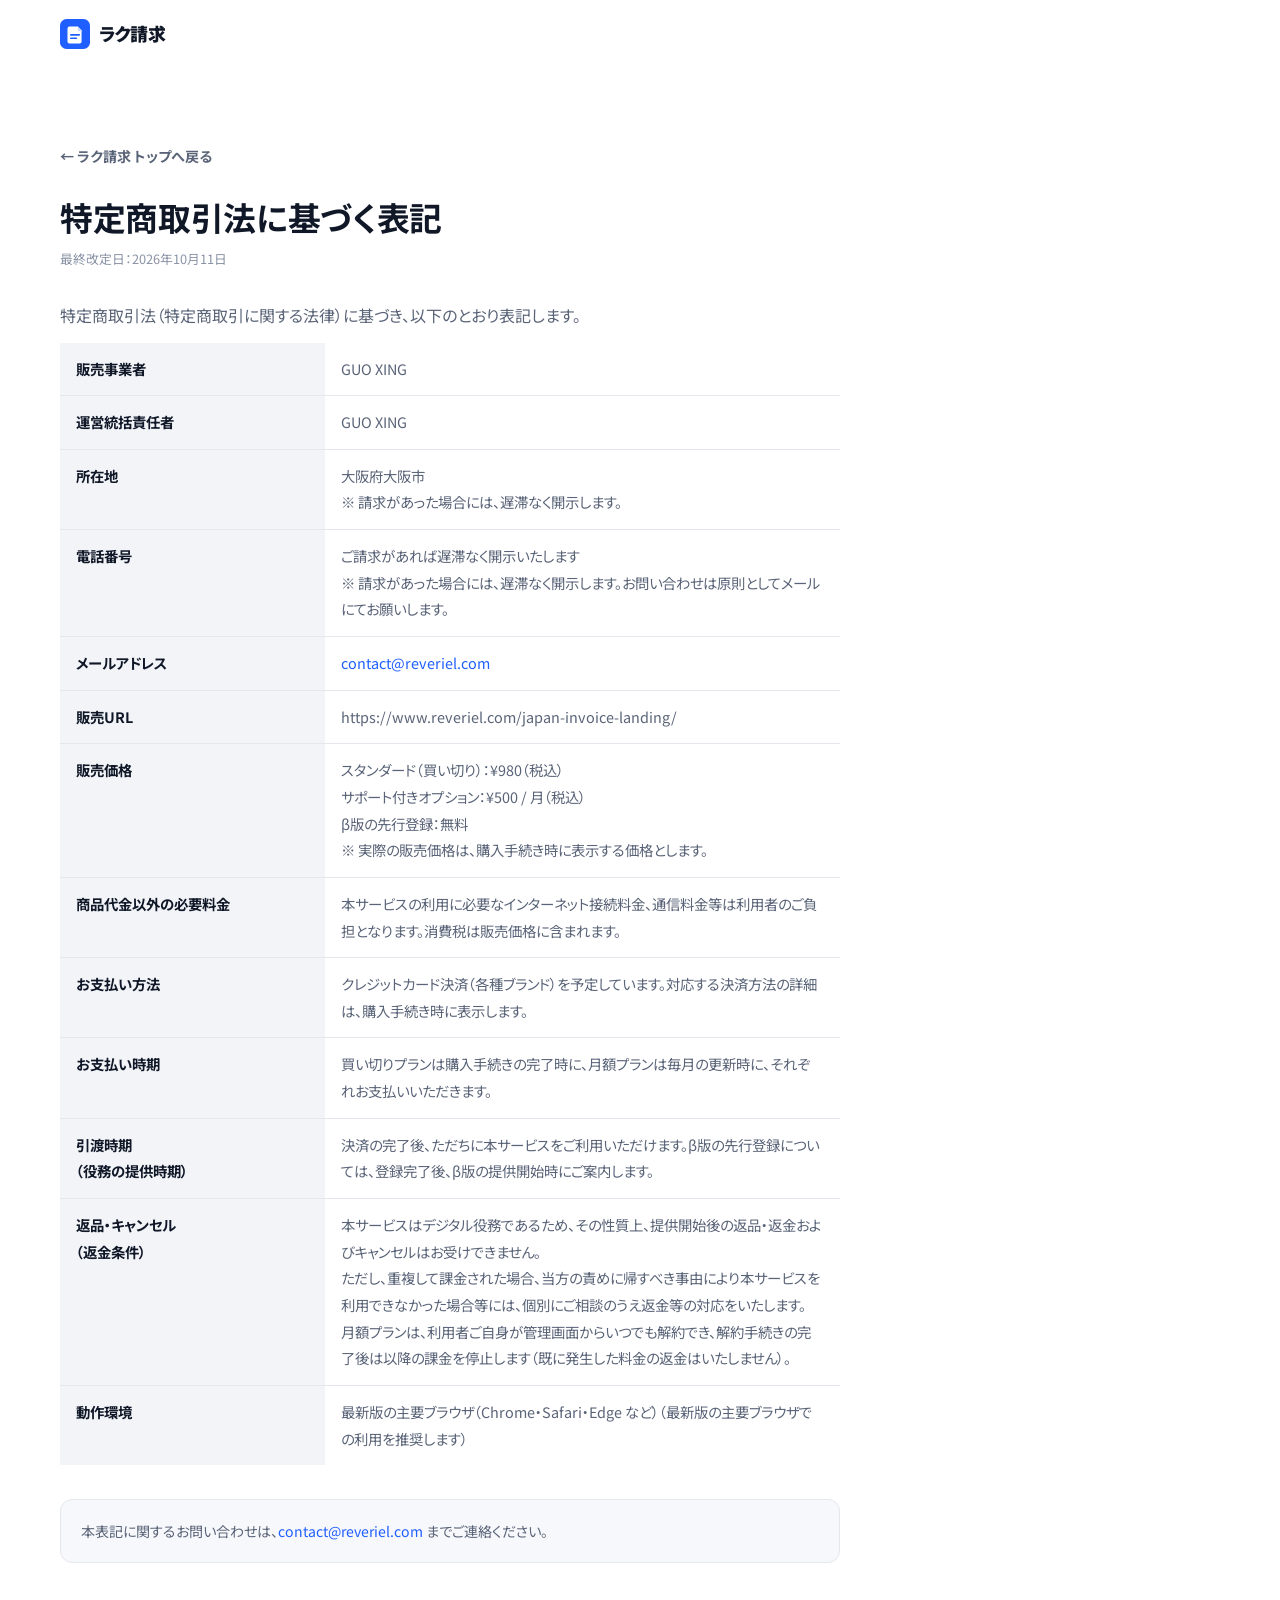
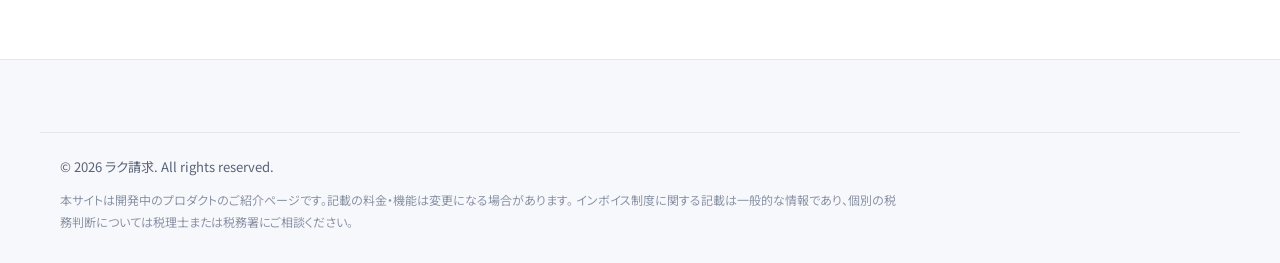
==== legal.html @ 1794071e "ラク請求 落地页 initial release（法务字段已填 + 反馈 + 分析埋点）" ====
<!DOCTYPE html>
<html lang="ja" data-theme="auto">
<head>
<meta charset="UTF-8">
<meta name="viewport" content="width=device-width, initial-scale=1">
<title>特定商取引法に基づく表記｜ラク請求</title>
<meta name="description" content="ラク請求の特定商取引法に基づく表記です。販売事業者、販売価格、お支払い方法、引渡時期、返品・キャンセル等について記載しています。">
<meta name="robots" content="index, follow">
<meta name="theme-color" content="#1f5eff" media="(prefers-color-scheme: light)">
<meta name="theme-color" content="#0b1020" media="(prefers-color-scheme: dark)">
<link rel="icon" href="data:image/svg+xml,%3Csvg xmlns='http://www.w3.org/2000/svg' viewBox='0 0 64 64'%3E%3Crect width='64' height='64' rx='14' fill='%231f5eff'/%3E%3Cpath d='M20 16h18l8 8v24a4 4 0 0 1-4 4H20a4 4 0 0 1-4-4V20a4 4 0 0 1 4-4z' fill='%23fff'/%3E%3Cpath d='M23 34h18M23 41h12' stroke='%231f5eff' stroke-width='3.5' stroke-linecap='round'/%3E%3C/svg%3E">
<link rel="preconnect" href="https://fonts.googleapis.com">
<link rel="preconnect" href="https://fonts.gstatic.com" crossorigin>
<link href="https://fonts.googleapis.com/css2?family=Noto+Sans+JP:wght@400;500;700;900&display=swap" rel="stylesheet">
<link rel="stylesheet" href="style.css">
<!-- Cloudflare Web Analytics --><script type='module' src='https://static.cloudflareinsights.com/beacon.min.js' data-cf-beacon='{"token": "6fc01bf3ac5e457ba1bd16b91e5b653e"}'></script><!-- End Cloudflare Web Analytics -->
</head>
<body>

<a class="skip-link" href="#main">本文へスキップ</a>

<header class="site-header">
  <div class="wrap header-inner">
    <a class="brand" href="index.html" aria-label="ラク請求 トップへ">
      <span class="brand-mark" aria-hidden="true">
        <svg viewBox="0 0 64 64"><rect width="64" height="64" rx="14" fill="currentColor"/><path d="M20 16h18l8 8v24a4 4 0 0 1-4 4H20a4 4 0 0 1-4-4V20a4 4 0 0 1 4-4z" fill="#fff"/><path d="M38 16v10h10" fill="#c7d7ff"/><path d="M23 34h18M23 41h12" stroke="currentColor" stroke-width="3.5" stroke-linecap="round"/></svg>
      </span>
      <span class="brand-text">ラク請求</span>
    </a>
  </div>
</header>

<main id="main">
  <section class="legal-page">
    <div class="wrap">
      <a class="legal-back" href="index.html">← ラク請求 トップへ戻る</a>

      <article class="legal">
        <h1>特定商取引法に基づく表記</h1>
        <p class="legal-meta">最終改定日：2026年10月11日</p>

        <p>
          特定商取引法（特定商取引に関する法律）に基づき、以下のとおり表記します。
        </p>

        <table class="legal-table">
          <tbody>
            <tr>
              <th scope="row">販売事業者</th>
              <td>GUO XING</td>
            </tr>
            <tr>
              <th scope="row">運営統括責任者</th>
              <td>GUO XING</td>
            </tr>
            <tr>
              <th scope="row">所在地</th>
              <td>大阪府大阪市<br>※ 請求があった場合には、遅滞なく開示します。</td>
            </tr>
            <tr>
              <th scope="row">電話番号</th>
              <td>ご請求があれば遅滞なく開示いたします<br>※ 請求があった場合には、遅滞なく開示します。お問い合わせは原則としてメールにてお願いします。</td>
            </tr>
            <tr>
              <th scope="row">メールアドレス</th>
              <td><a href="mailto:contact@reveriel.com">contact@reveriel.com</a></td>
            </tr>
            <tr>
              <th scope="row">販売URL</th>
              <td>https://www.reveriel.com/japan-invoice-landing/</td>
            </tr>
            <tr>
              <th scope="row">販売価格</th>
              <td>
                スタンダード（買い切り）：¥980（税込）<br>
                サポート付きオプション：¥500 / 月（税込）<br>
                β版の先行登録：無料<br>
                ※ 実際の販売価格は、購入手続き時に表示する価格とします。
              </td>
            </tr>
            <tr>
              <th scope="row">商品代金以外の必要料金</th>
              <td>本サービスの利用に必要なインターネット接続料金、通信料金等は利用者のご負担となります。消費税は販売価格に含まれます。</td>
            </tr>
            <tr>
              <th scope="row">お支払い方法</th>
              <td>クレジットカード決済（各種ブランド）を予定しています。対応する決済方法の詳細は、購入手続き時に表示します。</td>
            </tr>
            <tr>
              <th scope="row">お支払い時期</th>
              <td>買い切りプランは購入手続きの完了時に、月額プランは毎月の更新時に、それぞれお支払いいただきます。</td>
            </tr>
            <tr>
              <th scope="row">引渡時期<br>（役務の提供時期）</th>
              <td>決済の完了後、ただちに本サービスをご利用いただけます。β版の先行登録については、登録完了後、β版の提供開始時にご案内します。</td>
            </tr>
            <tr>
              <th scope="row">返品・キャンセル<br>（返金条件）</th>
              <td>
                本サービスはデジタル役務であるため、その性質上、提供開始後の返品・返金およびキャンセルはお受けできません。<br>
                ただし、重複して課金された場合、当方の責めに帰すべき事由により本サービスを利用できなかった場合等には、個別にご相談のうえ返金等の対応をいたします。<br>
                月額プランは、利用者ご自身が管理画面からいつでも解約でき、解約手続きの完了後は以降の課金を停止します（既に発生した料金の返金はいたしません）。
              </td>
            </tr>
            <tr>
              <th scope="row">動作環境</th>
              <td>最新版の主要ブラウザ（Chrome・Safari・Edge など）（最新版の主要ブラウザでの利用を推奨します）</td>
            </tr>
          </tbody>
        </table>

        <div class="legal-contact">
          <p>
            本表記に関するお問い合わせは、<a href="mailto:contact@reveriel.com">contact@reveriel.com</a> までご連絡ください。
          </p>
        </div>
      </article>
    </div>
  </section>
</main>

<footer class="site-footer">
  <div class="wrap footer-bottom">
    <p class="copy">&copy; 2026 ラク請求. All rights reserved.</p>
    <p class="disclaimer">
      本サイトは開発中のプロダクトのご紹介ページです。記載の料金・機能は変更になる場合があります。
      インボイス制度に関する記載は一般的な情報であり、個別の税務判断については税理士または税務署にご相談ください。
    </p>
  </div>
</footer>

</body>
</html>
---- style.css ----
/* ==========================================================================
   ラク請求 — Landing Page Stylesheet
   素の CSS のみ。ビルド不要。CSS 変数で配色を管理。
   ========================================================================== */

/* ---------- 1. デザイントークン ---------- */
:root {
  /* ブランドカラー */
  --brand:            #1f5eff;
  --brand-deep:       #1240c4;
  --brand-soft:       #eaf0ff;
  --brand-ink:        #ffffff;

  /* アクセント */
  --danger:           #d92d20;
  --danger-soft:      #fef3f2;
  --warn:             #b54708;
  --warn-soft:        #fffaeb;
  --ok:               #067647;
  --ok-soft:          #ecfdf3;

  /* ニュートラル（ライト） */
  --bg:               #ffffff;
  --bg-alt:           #f7f8fb;
  --surface:          #ffffff;
  --surface-2:        #f2f4f8;
  --text:             #101828;
  --text-muted:       #5a6478;
  --text-faint:       #8a93a6;
  --border:           #e4e7ec;
  --border-strong:    #d0d5dd;

  /* 効果 */
  --shadow-sm:  0 1px 2px rgba(16, 24, 40, .05);
  --shadow-md:  0 4px 12px -2px rgba(16, 24, 40, .08), 0 2px 6px -2px rgba(16, 24, 40, .05);
  --shadow-lg:  0 24px 48px -12px rgba(16, 24, 40, .16);
  --shadow-brand: 0 10px 24px -8px rgba(31, 94, 255, .5);

  /* 形状・余白 */
  --r-sm: 8px;
  --r-md: 12px;
  --r-lg: 18px;
  --r-xl: 26px;
  --r-full: 999px;

  --wrap: 1160px;
  --wrap-narrow: 820px;
  --gutter: 20px;
  --section-y: clamp(64px, 9vw, 116px);

  /* タイポ */
  --font: "Noto Sans JP", -apple-system, BlinkMacSystemFont, "Hiragino Kaku Gothic ProN",
          "Hiragino Sans", "Yu Gothic", Meiryo, sans-serif;
  --font-mono: ui-monospace, SFMono-Regular, "SF Mono", Menlo, Consolas, monospace;

  --ease: cubic-bezier(.4, 0, .2, 1);
}

/* ---------- ダークモード ---------- */
@media (prefers-color-scheme: dark) {
  :root:not([data-theme="light"]) {
    --brand:        #5b8cff;
    --brand-deep:   #8fb0ff;
    --brand-soft:   #16204a;
    --brand-ink:    #0b1020;

    --danger:       #ff8a80;
    --danger-soft:  #3a1a18;
    --warn:         #fec84b;
    --warn-soft:    #33260d;
    --ok:           #6ce9a6;
    --ok-soft:      #10331f;

    --bg:           #0b1020;
    --bg-alt:       #0f152b;
    --surface:      #131a33;
    --surface-2:    #1a2242;
    --text:         #eef2fb;
    --text-muted:   #a3adc7;
    --text-faint:   #7b86a3;
    --border:       #232c4d;
    --border-strong:#303a60;

    --shadow-sm: 0 1px 2px rgba(0, 0, 0, .4);
    --shadow-md: 0 4px 14px -2px rgba(0, 0, 0, .5);
    --shadow-lg: 0 24px 48px -12px rgba(0, 0, 0, .65);
    --shadow-brand: 0 10px 24px -8px rgba(91, 140, 255, .45);
  }
}

:root[data-theme="dark"] {
  --brand:        #5b8cff;
  --brand-deep:   #8fb0ff;
  --brand-soft:   #16204a;
  --brand-ink:    #0b1020;

  --danger:       #ff8a80;
  --danger-soft:  #3a1a18;
  --warn:         #fec84b;
  --warn-soft:    #33260d;
  --ok:           #6ce9a6;
  --ok-soft:      #10331f;

  --bg:           #0b1020;
  --bg-alt:       #0f152b;
  --surface:      #131a33;
  --surface-2:    #1a2242;
  --text:         #eef2fb;
  --text-muted:   #a3adc7;
  --text-faint:   #7b86a3;
  --border:       #232c4d;
  --border-strong:#303a60;

  --shadow-sm: 0 1px 2px rgba(0, 0, 0, .4);
  --shadow-md: 0 4px 14px -2px rgba(0, 0, 0, .5);
  --shadow-lg: 0 24px 48px -12px rgba(0, 0, 0, .65);
  --shadow-brand: 0 10px 24px -8px rgba(91, 140, 255, .45);
}

/* ---------- 2. リセットと基礎 ---------- */
*, *::before, *::after { box-sizing: border-box; }

html {
  scroll-behavior: smooth;
  scroll-padding-top: 84px;
  -webkit-text-size-adjust: 100%;
}

body {
  margin: 0;
  font-family: var(--font);
  font-size: 16px;
  line-height: 1.85;
  color: var(--text);
  background: var(--bg);
  -webkit-font-smoothing: antialiased;
  -moz-osx-font-smoothing: grayscale;
  font-feature-settings: "palt" 1;
  overflow-x: hidden;
}

h1, h2, h3, h4 {
  margin: 0;
  line-height: 1.35;
  font-weight: 700;
  letter-spacing: -.01em;
  text-wrap: balance;
}

p { margin: 0; }
ul, ol { margin: 0; padding: 0; list-style: none; }
a { color: var(--brand); text-decoration: none; }
a:hover { text-decoration: underline; }
img, svg { max-width: 100%; }
table { border-collapse: collapse; }

:focus-visible {
  outline: 3px solid var(--brand);
  outline-offset: 2px;
  border-radius: 4px;
}

.sr-only {
  position: absolute; width: 1px; height: 1px;
  padding: 0; margin: -1px; overflow: hidden;
  clip: rect(0 0 0 0); white-space: nowrap; border: 0;
}

.skip-link {
  position: absolute; top: -100px; left: 12px; z-index: 999;
  background: var(--brand); color: #fff;
  padding: 10px 18px; border-radius: var(--r-sm);
  font-weight: 700;
}
.skip-link:focus { top: 12px; text-decoration: none; }

/* アイコンの基準サイズ */
.ico {
  width: 1.15em; height: 1.15em;
  flex: none;
  display: inline-block;
  vertical-align: -.18em;
}

/* ---------- 3. レイアウト ---------- */
.wrap {
  width: 100%;
  max-width: calc(var(--wrap) + var(--gutter) * 2);
  margin-inline: auto;
  padding-inline: var(--gutter);
}
.wrap-narrow { max-width: calc(var(--wrap-narrow) + var(--gutter) * 2); }

.section { padding-block: var(--section-y); }
.section-alt { background: var(--bg-alt); }

.section-head {
  max-width: 760px;
  margin: 0 auto clamp(36px, 5vw, 60px);
  text-align: center;
}
.section-kicker {
  font-size: .78rem;
  font-weight: 900;
  letter-spacing: .16em;
  color: var(--brand);
  margin-bottom: 12px;
}
.kicker-light { color: rgba(255, 255, 255, .75); }
.section-head h2 {
  font-size: clamp(1.6rem, 4.2vw, 2.5rem);
  font-weight: 900;
  margin-bottom: 16px;
}
.section-sub {
  color: var(--text-muted);
  font-size: clamp(.95rem, 2.4vw, 1.06rem);
}

.sp-only { display: none; }
@media (max-width: 560px) { .sp-only { display: inline; } }

/* ---------- 4. ボタン ---------- */
.btn {
  --btn-py: 12px;
  --btn-px: 22px;
  display: inline-flex;
  align-items: center;
  justify-content: center;
  gap: 8px;
  padding: var(--btn-py) var(--btn-px);
  border: 1.5px solid transparent;
  border-radius: var(--r-full);
  font-family: inherit;
  font-size: .95rem;
  font-weight: 700;
  line-height: 1.4;
  text-align: center;
  cursor: pointer;
  white-space: nowrap;
  transition: transform .15s var(--ease), background-color .18s var(--ease),
              box-shadow .18s var(--ease), border-color .18s var(--ease), color .18s var(--ease);
  text-decoration: none;
}
.btn:hover { text-decoration: none; transform: translateY(-1px); }
.btn:active { transform: translateY(0); }

.btn-primary {
  background: var(--brand);
  color: var(--brand-ink);
  box-shadow: var(--shadow-brand);
}
.btn-primary:hover { background: var(--brand-deep); }

.btn-ghost {
  background: transparent;
  color: var(--text);
  border-color: var(--border-strong);
}
.btn-ghost:hover { background: var(--surface-2); border-color: var(--text-faint); }

.btn-invert {
  background: #fff;
  color: #1240c4;
  box-shadow: 0 12px 28px -10px rgba(0, 0, 0, .4);
}
.btn-invert:hover { background: #eef2ff; }

.btn-lg { --btn-py: 16px; --btn-px: 30px; font-size: 1.02rem; }
.btn-sm { --btn-py: 9px;  --btn-px: 17px; font-size: .87rem; }
.btn-block { display: flex; width: 100%; }

/* ---------- 5. ヘッダー ---------- */
.site-header {
  position: sticky;
  top: 0;
  z-index: 100;
  background: color-mix(in srgb, var(--bg) 88%, transparent);
  backdrop-filter: saturate(180%) blur(14px);
  -webkit-backdrop-filter: saturate(180%) blur(14px);
  border-bottom: 1px solid transparent;
  transition: border-color .2s var(--ease), box-shadow .2s var(--ease);
}
.site-header.is-scrolled {
  border-bottom-color: var(--border);
  box-shadow: var(--shadow-sm);
}
/* color-mix 非対応ブラウザ向けフォールバック */
@supports not (background: color-mix(in srgb, red, blue)) {
  .site-header { background: var(--bg); }
}

.header-inner {
  display: flex;
  align-items: center;
  gap: 16px;
  min-height: 68px;
}

.brand {
  display: inline-flex;
  align-items: center;
  gap: 9px;
  color: var(--brand);
  font-weight: 900;
  font-size: 1.12rem;
  letter-spacing: -.02em;
  text-decoration: none;
}
.brand:hover { text-decoration: none; }
.brand-mark { display: block; width: 30px; height: 30px; }
.brand-mark svg { display: block; width: 100%; height: 100%; }
.brand-text { color: var(--text); }

.nav {
  display: none;
  gap: 4px;
  margin-inline: auto;
}
.nav a {
  padding: 8px 14px;
  border-radius: var(--r-full);
  color: var(--text-muted);
  font-size: .92rem;
  font-weight: 500;
  transition: color .15s var(--ease), background-color .15s var(--ease);
}
.nav a:hover { color: var(--text); background: var(--surface-2); text-decoration: none; }

.header-actions {
  display: flex;
  align-items: center;
  gap: 8px;
  margin-left: auto;
}

.theme-toggle {
  display: inline-flex;
  align-items: center;
  justify-content: center;
  width: 38px; height: 38px;
  padding: 0;
  border: 1.5px solid var(--border);
  border-radius: var(--r-full);
  background: transparent;
  color: var(--text-muted);
  cursor: pointer;
  transition: color .15s var(--ease), border-color .15s var(--ease), background-color .15s var(--ease);
}
.theme-toggle:hover { color: var(--text); border-color: var(--border-strong); background: var(--surface-2); }
.theme-toggle .ico-sun, .theme-toggle .ico-moon {
  width: 18px; height: 18px; display: block;
}
.theme-toggle .ico-moon { display: none; }

/* ダーク時のアイコン出し分け（自動テーマ） */
@media (prefers-color-scheme: dark) {
  :root:not([data-theme="light"]) .theme-toggle .ico-sun  { display: none; }
  :root:not([data-theme="light"]) .theme-toggle .ico-moon { display: block; }
}
:root[data-theme="dark"] .theme-toggle .ico-sun  { display: none; }
:root[data-theme="dark"] .theme-toggle .ico-moon { display: block; }

.nav-toggle {
  display: inline-flex;
  flex-direction: column;
  justify-content: center;
  gap: 4px;
  width: 40px; height: 38px;
  padding: 0 9px;
  border: 1.5px solid var(--border);
  border-radius: var(--r-md);
  background: transparent;
  cursor: pointer;
}
.nav-toggle span {
  display: block;
  height: 2px;
  border-radius: 2px;
  background: var(--text);
  transition: transform .22s var(--ease), opacity .18s var(--ease);
}
.nav-toggle[aria-expanded="true"] span:nth-child(1) { transform: translateY(6px) rotate(45deg); }
.nav-toggle[aria-expanded="true"] span:nth-child(2) { opacity: 0; }
.nav-toggle[aria-expanded="true"] span:nth-child(3) { transform: translateY(-6px) rotate(-45deg); }

.header-cta { display: none; }

.mobile-nav {
  display: flex;
  flex-direction: column;
  gap: 4px;
  padding: 12px var(--gutter) 20px;
  border-top: 1px solid var(--border);
  background: var(--bg);
}
.mobile-nav[hidden] { display: none; }
.mobile-nav a {
  padding: 12px 8px;
  border-radius: var(--r-md);
  color: var(--text);
  font-weight: 500;
}
.mobile-nav a:hover { background: var(--surface-2); text-decoration: none; }
.mobile-nav .btn-primary { margin-top: 10px; background: #1f5eff; color: #fff; }

@media (min-width: 900px) {
  .nav { display: flex; }
  .nav-toggle { display: none; }
  .mobile-nav { display: none !important; }
  .header-cta { display: inline-flex; }
}

/* ---------- 6. ヒーロー ---------- */
.hero {
  position: relative;
  padding-block: clamp(48px, 8vw, 96px) clamp(56px, 8vw, 104px);
  overflow: hidden;
  background:
    radial-gradient(1100px 520px at 78% -8%, var(--brand-soft), transparent 62%),
    var(--bg);
}

.hero-glow {
  position: absolute;
  inset: -40% -20% auto auto;
  width: 720px; height: 720px;
  background: radial-gradient(circle, rgba(31, 94, 255, .16), transparent 66%);
  filter: blur(20px);
  pointer-events: none;
}

.hero-inner {
  position: relative;
  display: grid;
  gap: clamp(40px, 6vw, 56px);
  align-items: center;
}

.eyebrow {
  display: inline-flex;
  align-items: center;
  gap: 9px;
  padding: 7px 16px 7px 12px;
  margin-bottom: 22px;
  border: 1px solid var(--border);
  border-radius: var(--r-full);
  background: var(--surface);
  box-shadow: var(--shadow-sm);
  font-size: .82rem;
  font-weight: 700;
  color: var(--text-muted);
}
.eyebrow .dot {
  width: 8px; height: 8px;
  border-radius: 50%;
  background: var(--danger);
  box-shadow: 0 0 0 4px var(--danger-soft);
}

.hero h1 {
  font-size: clamp(1.85rem, 5.2vw, 3.15rem);
  font-weight: 900;
  letter-spacing: -.03em;
  line-height: 1.22;
  margin-bottom: 22px;
}
.hero h1 .hl {
  color: var(--brand);
  position: relative;
  z-index: 0;            /* 下の ::after を自分の背面に閉じ込める */
  white-space: nowrap;
}
.hero h1 .hl::after {
  content: "";
  position: absolute;
  left: -.06em; right: -.06em; bottom: .02em;
  height: .3em;
  background: var(--brand-soft);
  border-radius: 4px;
  z-index: -1;
}

.lead {
  font-size: clamp(1rem, 2.9vw, 1.1rem);
  color: var(--text-muted);
  max-width: 34em;
  margin-bottom: 30px;
}
.lead strong { color: var(--text); font-weight: 700; }

.hero-cta {
  display: flex;
  flex-wrap: wrap;
  gap: 12px;
  margin-bottom: 26px;
}
.hero-cta .btn { flex: 1 1 auto; }

.hero-facts {
  display: flex;
  flex-wrap: wrap;
  gap: 8px 22px;
  font-size: .88rem;
  color: var(--text-muted);
}
.hero-facts li { display: inline-flex; align-items: center; gap: 7px; }
.hero-facts .ico { color: var(--ok); width: 1em; height: 1em; }

/* --- 請求書モックアップ --- */
.hero-visual {
  position: relative;
  max-width: 460px;
  margin-inline: auto;
  width: 100%;
}

.mock {
  position: relative;
  padding: 22px;
  border: 1px solid var(--border);
  border-radius: var(--r-xl);
  background: var(--surface);
  box-shadow: var(--shadow-lg);
  font-size: .85rem;
}

.mock-head {
  display: flex;
  align-items: flex-start;
  justify-content: space-between;
  gap: 12px;
  padding-bottom: 16px;
  border-bottom: 1px solid var(--border);
}
.mock-label { font-weight: 900; font-size: 1.15rem; letter-spacing: .06em; }
.mock-no { font-size: .78rem; color: var(--text-faint); font-family: var(--font-mono); }

.badge {
  display: inline-flex;
  align-items: center;
  gap: 5px;
  padding: 4px 11px;
  border-radius: var(--r-full);
  font-size: .72rem;
  font-weight: 700;
  white-space: nowrap;
}
.badge-ok { background: var(--ok-soft); color: var(--ok); }

.mock-meta {
  display: grid;
  gap: 8px;
  padding: 16px 0;
  border-bottom: 1px dashed var(--border);
}
.mock-meta > div { display: flex; justify-content: space-between; gap: 12px; }
.mock-meta dt { color: var(--text-faint); font-size: .78rem; flex: none; }
.mock-meta dd { margin: 0; font-weight: 500; text-align: right; font-size: .82rem; }
.mock-meta dd:first-of-type { font-family: var(--font-mono); }

.mock-table { width: 100%; margin: 14px 0; }
.mock-table th {
  padding: 6px 0;
  border-bottom: 1px solid var(--border);
  font-size: .72rem;
  font-weight: 700;
  color: var(--text-faint);
  text-align: left;
}
.mock-table td {
  padding: 9px 0;
  border-bottom: 1px solid var(--border);
  font-size: .82rem;
}
.mock-table th:not(:first-child), .mock-table td:not(:first-child) { padding-left: 10px; }
.ta-r { text-align: right !important; }

.mock-total {
  display: flex;
  align-items: baseline;
  justify-content: space-between;
  padding: 12px 14px;
  margin-bottom: 16px;
  border-radius: var(--r-md);
  background: var(--brand-soft);
}
.mock-total span { font-size: .78rem; font-weight: 700; color: var(--text-muted); }
.mock-total strong {
  font-size: 1.4rem;
  font-weight: 900;
  color: var(--brand);
  letter-spacing: -.02em;
}

.mock-timeline { display: grid; gap: 10px; }
.tl-item {
  display: grid;
  grid-template-columns: 14px 1fr auto;
  align-items: center;
  gap: 10px;
  font-size: .78rem;
}
.tl-dot {
  width: 9px; height: 9px;
  border-radius: 50%;
  justify-self: center;
  background: var(--border-strong);
}
.tl-item.is-done .tl-dot { background: var(--ok); box-shadow: 0 0 0 3px var(--ok-soft); }
.tl-item.is-warn .tl-dot { background: var(--warn); box-shadow: 0 0 0 3px var(--warn-soft); }
.tl-item.is-warn .tl-text { color: var(--warn); font-weight: 700; }
.tl-time { color: var(--text-faint); font-family: var(--font-mono); font-size: .72rem; }

/* 浮遊カード */
.float-card {
  position: absolute;
  display: none;
  align-items: center;
  gap: 10px;
  padding: 12px 15px;
  border: 1px solid var(--border);
  border-radius: var(--r-lg);
  background: var(--surface);
  box-shadow: var(--shadow-lg);
  font-size: .78rem;
  animation: floaty 6s ease-in-out infinite;
}
.float-card strong { display: block; font-weight: 700; line-height: 1.4; }
.float-card span { display: block; color: var(--text-faint); font-size: .72rem; line-height: 1.4; }
.float-card .ico { width: 20px; height: 20px; color: var(--brand); }

.float-card-1 { top: -22px; left: -46px; }
.float-card-2 { bottom: -42px; right: -36px; animation-delay: -3s; }
.float-card-2 .ico { color: var(--ok); }

@keyframes floaty {
  0%, 100% { transform: translateY(0); }
  50%      { transform: translateY(-8px); }
}

@media (min-width: 620px) { .float-card { display: flex; } }

@media (min-width: 980px) {
  .hero-inner { grid-template-columns: 1.08fr .92fr; }
  .hero-visual { margin-inline: 0 auto; }
  .float-card-1 { left: -70px; }
  .float-card-2 { right: -30px; }
}

/* ---------- 7. 信頼バー ---------- */
.trustbar {
  padding-block: 26px;
  border-block: 1px solid var(--border);
  background: var(--bg-alt);
}
.trust-inner { text-align: center; }
.trust-label {
  font-size: .78rem;
  font-weight: 700;
  letter-spacing: .04em;
  color: var(--text-faint);
  margin-bottom: 12px;
}
.trust-list {
  display: flex;
  flex-wrap: wrap;
  justify-content: center;
  gap: 8px 10px;
}
.trust-list li {
  padding: 5px 14px;
  border: 1px solid var(--border);
  border-radius: var(--r-full);
  background: var(--surface);
  font-size: .82rem;
  font-weight: 500;
  color: var(--text-muted);
}

/* ---------- 8. カードグリッド ---------- */
.cards { display: grid; gap: 20px; }
.cards-3 { grid-template-columns: 1fr; }
@media (min-width: 700px)  { .cards-3 { grid-template-columns: repeat(2, 1fr); } }
@media (min-width: 1020px) { .cards-3 { grid-template-columns: repeat(3, 1fr); } }

.card {
  position: relative;
  padding: 28px 26px;
  border: 1px solid var(--border);
  border-radius: var(--r-lg);
  background: var(--surface);
  box-shadow: var(--shadow-sm);
  transition: transform .2s var(--ease), box-shadow .2s var(--ease), border-color .2s var(--ease);
}
.card:hover {
  transform: translateY(-3px);
  box-shadow: var(--shadow-md);
  border-color: var(--border-strong);
}
.card h3 {
  font-size: 1.12rem;
  margin-bottom: 12px;
}
.card p { color: var(--text-muted); font-size: .93rem; }
.card p + p { margin-top: 12px; }
.card p strong { color: var(--text); font-weight: 700; }

.card-icon {
  display: inline-flex;
  align-items: center;
  justify-content: center;
  width: 46px; height: 46px;
  margin-bottom: 16px;
  border-radius: var(--r-md);
}
.card-icon .ico { width: 23px; height: 23px; }
.icon-primary { background: var(--brand-soft); color: var(--brand); }
.icon-danger  { background: var(--danger-soft); color: var(--danger); }
.icon-warn    { background: var(--warn-soft); color: var(--warn); }
.icon-info    { background: var(--brand-soft); color: var(--brand); }

.card-tag {
  display: inline-block;
  padding: 3px 11px;
  margin-bottom: 12px;
  border-radius: var(--r-full);
  font-size: .72rem;
  font-weight: 700;
  letter-spacing: .02em;
}
.tag-danger { background: var(--danger-soft); color: var(--danger); }
.tag-warn   { background: var(--warn-soft);   color: var(--warn); }
.tag-info   { background: var(--brand-soft);  color: var(--brand); }

.card-list { margin-top: 16px; display: grid; gap: 7px; }
.card-list li {
  display: flex;
  align-items: flex-start;
  gap: 8px;
  font-size: .87rem;
  color: var(--text-muted);
}
.card-list .ico { color: var(--danger); width: 1em; height: 1em; margin-top: .45em; }
.card-problem .card-list .ico { color: var(--danger); }
.card-feature .card-list .ico { color: var(--ok); }

.card-after {
  margin-top: 18px;
  padding-top: 16px;
  border-top: 1px dashed var(--border);
  font-size: .89rem !important;
  color: var(--text) !important;
}

/* ---------- 9. ステップ ---------- */
.steps {
  display: grid;
  gap: 20px;
  counter-reset: step;
}
@media (min-width: 860px) { .steps { grid-template-columns: repeat(3, 1fr); } }

.step {
  position: relative;
  padding: 30px 26px 26px;
  border: 1px solid var(--border);
  border-radius: var(--r-lg);
  background: var(--surface);
  box-shadow: var(--shadow-sm);
}
.step-num {
  display: inline-flex;
  align-items: center;
  justify-content: center;
  width: 38px; height: 38px;
  margin-bottom: 14px;
  border-radius: var(--r-full);
  background: var(--brand);
  color: var(--brand-ink);
  font-weight: 900;
  font-size: 1rem;
  box-shadow: var(--shadow-brand);
}
.step h3 { font-size: 1.08rem; margin-bottom: 10px; }
.step p { color: var(--text-muted); font-size: .92rem; }

/* ---------- 10. 料金 ---------- */
.price-grid {
  display: grid;
  gap: 22px;
  align-items: start;
}
@media (min-width: 940px) {
  .price-grid { grid-template-columns: repeat(3, 1fr); gap: 20px; }
}

.price-card {
  position: relative;
  display: flex;
  flex-direction: column;
  padding: 32px 26px;
  border: 1px solid var(--border);
  border-radius: var(--r-xl);
  background: var(--surface);
  box-shadow: var(--shadow-sm);
}
.price-card.is-featured {
  border: 2px solid var(--brand);
  box-shadow: var(--shadow-lg);
}
@media (min-width: 940px) {
  .price-card.is-featured { transform: scale(1.035); z-index: 2; }
}

.price-ribbon {
  position: absolute;
  top: -13px; left: 50%;
  transform: translateX(-50%);
  padding: 4px 16px;
  border-radius: var(--r-full);
  background: var(--brand);
  color: var(--brand-ink);
  font-size: .74rem;
  font-weight: 700;
  white-space: nowrap;
  box-shadow: var(--shadow-brand);
}

.price-name {
  font-size: 1.05rem;
  margin-bottom: 14px;
}
.price-amount {
  display: flex;
  align-items: baseline;
  gap: 6px;
  margin-bottom: 6px;
}
.price-num {
  font-size: clamp(2rem, 6vw, 2.6rem);
  font-weight: 900;
  letter-spacing: -.04em;
  line-height: 1.1;
}
.price-unit { font-size: .95rem; font-weight: 700; color: var(--text-muted); }
.price-note {
  min-height: 2.6em;
  margin-bottom: 22px;
  font-size: .82rem;
  color: var(--text-faint);
}
.price-note s { opacity: .7; }

.price-list {
  display: grid;
  gap: 10px;
  margin-bottom: 26px;
  padding-top: 22px;
  border-top: 1px solid var(--border);
}
.price-list li {
  display: flex;
  align-items: flex-start;
  gap: 9px;
  font-size: .89rem;
  color: var(--text-muted);
}
.price-list .ico { color: var(--ok); width: 1.05em; height: 1.05em; margin-top: .42em; }
.price-list strong { color: var(--text); }
.price-list li.is-off { color: var(--text-faint); text-decoration: line-through; opacity: .6; }
.price-list li.is-off .ico { color: var(--text-faint); }

.price-card .btn { margin-top: auto; }
.price-fine {
  margin-top: 12px;
  font-size: .74rem;
  color: var(--text-faint);
  text-align: center;
  line-height: 1.7;
}

/* ---------- 11. 比較表 ---------- */
.compare-wrap { margin-top: clamp(52px, 7vw, 80px); }
.compare-title {
  font-size: clamp(1.15rem, 3vw, 1.4rem);
  text-align: center;
  margin-bottom: 24px;
}
.table-scroll {
  overflow-x: auto;
  -webkit-overflow-scrolling: touch;
  border: 1px solid var(--border);
  border-radius: var(--r-lg);
  background: var(--surface);
  box-shadow: var(--shadow-sm);
}
.compare { width: 100%; min-width: 620px; font-size: .89rem; }
.compare th, .compare td {
  padding: 14px 18px;
  text-align: left;
  border-bottom: 1px solid var(--border);
  white-space: nowrap;
}
.compare thead th {
  background: var(--surface-2);
  font-size: .8rem;
  font-weight: 700;
  color: var(--text-muted);
}
.compare tbody th {
  font-weight: 500;
  font-size: .85rem;
  color: var(--text-muted);
  white-space: normal;
  min-width: 160px;
}
.compare tbody tr:last-child th,
.compare tbody tr:last-child td { border-bottom: 0; }
.compare .is-us {
  background: var(--brand-soft);
  font-weight: 700;
  color: var(--text);
}
.compare thead .is-us { color: var(--brand); }
.compare .ok { color: var(--ok); font-weight: 700; }
.compare .ok::before { content: "○ "; }
.compare td:not(.is-us) { color: var(--text-muted); }

.compare-fine {
  margin-top: 14px;
  font-size: .76rem;
  color: var(--text-faint);
  text-align: center;
}

/* 比較表の補足（年払い月額換算などの条件を小さく添える） */
.compare .compare-sub {
  display: block;
  margin-top: 3px;
  font-size: .68rem;
  font-weight: 400;
  color: var(--text-faint);
  white-space: normal;
}

/* ---------- 12. 登録フォーム ---------- */
.signup {
  background:
    linear-gradient(135deg, #1f5eff 0%, #1240c4 55%, #0d2f96 100%);
  color: #fff;
}
/* ダークモードでは、まぶしすぎない深い青に落とす */
@media (prefers-color-scheme: dark) {
  :root:not([data-theme="light"]) .signup {
    background: linear-gradient(135deg, #14318f 0%, #0e2470 55%, #0a1a52 100%);
  }
}
:root[data-theme="dark"] .signup {
  background: linear-gradient(135deg, #14318f 0%, #0e2470 55%, #0a1a52 100%);
}
.signup-inner {
  display: grid;
  gap: clamp(34px, 5vw, 56px);
  align-items: start;
}
@media (min-width: 900px) {
  .signup-inner { grid-template-columns: 1fr 1fr; gap: 64px; }
}

.signup h2 {
  font-size: clamp(1.6rem, 4.4vw, 2.3rem);
  font-weight: 900;
  margin-bottom: 20px;
}
.signup-copy p { color: rgba(255, 255, 255, .88); }
.signup-copy strong { color: #fff; }
.signup-copy > p { margin-bottom: 22px; }

.signup-points { display: grid; gap: 10px; }
.signup-points li {
  display: flex;
  align-items: flex-start;
  gap: 9px;
  font-size: .92rem;
  color: rgba(255, 255, 255, .92);
}
.signup-points .ico { color: #8ff0c0; width: 1.05em; height: 1.05em; margin-top: .42em; }

.signup-form {
  padding: clamp(24px, 4vw, 34px);
  border-radius: var(--r-xl);
  background: #fff;
  color: #101828;
  box-shadow: 0 30px 60px -18px rgba(0, 0, 0, .45);
}
/* 白いカードの上では、ダークモードでも濃い青＋白文字にする */
.signup-form .btn-primary { background: #1f5eff; color: #fff; }
.signup-form .btn-primary:hover { background: #1240c4; }

.field { margin-bottom: 18px; }
.field label {
  display: block;
  margin-bottom: 7px;
  font-size: .88rem;
  font-weight: 700;
  color: #101828;
}
.req, .opt {
  display: inline-block;
  margin-left: 6px;
  padding: 1px 8px;
  border-radius: var(--r-full);
  font-size: .68rem;
  font-weight: 700;
  vertical-align: 1px;
}
.req { background: #fef3f2; color: #d92d20; }
.opt { background: #f2f4f8; color: #5a6478; }

.field input[type="email"],
.field select {
  width: 100%;
  padding: 13px 15px;
  border: 1.5px solid #d0d5dd;
  border-radius: var(--r-md);
  background: #fff;
  color: #101828;
  font-family: inherit;
  font-size: 1rem;
  line-height: 1.5;
  transition: border-color .16s var(--ease), box-shadow .16s var(--ease);
}
.field input[type="email"]::placeholder { color: #98a2b3; }
.field input[type="email"]:focus,
.field select:focus {
  outline: none;
  border-color: #1f5eff;
  box-shadow: 0 0 0 4px rgba(31, 94, 255, .15);
}
.field input[aria-invalid="true"] {
  border-color: #d92d20;
  box-shadow: 0 0 0 4px rgba(217, 45, 32, .12);
}

.field select {
  appearance: none;
  background-image: url("data:image/svg+xml,%3Csvg xmlns='http://www.w3.org/2000/svg' viewBox='0 0 24 24' fill='none' stroke='%235a6478' stroke-width='2.2' stroke-linecap='round' stroke-linejoin='round'%3E%3Cpath d='m6 9 6 6 6-6'/%3E%3C/svg%3E");
  background-repeat: no-repeat;
  background-position: right 14px center;
  background-size: 18px;
  padding-right: 42px;
}

.help { margin-top: 6px; font-size: .78rem; color: #5a6478; }

.field-check { margin-bottom: 22px; }
.check {
  display: flex !important;
  align-items: flex-start;
  gap: 10px;
  font-weight: 500 !important;
  font-size: .87rem !important;
  color: #5a6478 !important;
  cursor: pointer;
}
.check input { width: 19px; height: 19px; margin: 2px 0 0; accent-color: #1f5eff; flex: none; }

.form-status {
  margin-top: 14px;
  font-size: .85rem;
  font-weight: 500;
  line-height: 1.7;
}
.form-status.is-error   { color: #d92d20; }
.form-status.is-success { color: #067647; }

.form-fine {
  margin-top: 16px;
  font-size: .75rem;
  color: #5a6478;
  line-height: 1.75;
}
.form-fine a { color: #1f5eff; }

/* ---------- 13. FAQ ---------- */
.faq { display: grid; gap: 12px; }

.faq-item {
  border: 1px solid var(--border);
  border-radius: var(--r-lg);
  background: var(--surface);
  box-shadow: var(--shadow-sm);
  overflow: hidden;
  transition: border-color .18s var(--ease), box-shadow .18s var(--ease);
}
.faq-item[open] { border-color: var(--border-strong); box-shadow: var(--shadow-md); }

.faq-item summary {
  display: flex;
  align-items: center;
  justify-content: space-between;
  gap: 16px;
  padding: 20px 22px;
  font-weight: 700;
  font-size: .98rem;
  line-height: 1.65;
  cursor: pointer;
  list-style: none;
  transition: background-color .15s var(--ease);
}
.faq-item summary::-webkit-details-marker { display: none; }
.faq-item summary:hover { background: var(--surface-2); }

.faq-chev {
  width: 18px; height: 18px;
  color: var(--text-faint);
  flex: none;
  transform: rotate(90deg);
  transition: transform .22s var(--ease), color .18s var(--ease);
}
.faq-item[open] .faq-chev { transform: rotate(-90deg); color: var(--brand); }

.faq-body {
  padding: 0 22px 22px;
  border-top: 1px dashed var(--border);
  padding-top: 18px;
  color: var(--text-muted);
  font-size: .92rem;
}
.faq-body p + p { margin-top: 12px; }
.faq-body strong { color: var(--text); font-weight: 700; }

.faq-ol {
  display: grid;
  gap: 10px;
  margin: 14px 0;
  counter-reset: faqol;
}
.faq-ol li {
  position: relative;
  padding-left: 32px;
  counter-increment: faqol;
}
.faq-ol li::before {
  content: counter(faqol);
  position: absolute;
  left: 0; top: .28em;
  display: flex;
  align-items: center;
  justify-content: center;
  width: 21px; height: 21px;
  border-radius: 50%;
  background: var(--brand-soft);
  color: var(--brand);
  font-size: .7rem;
  font-weight: 900;
}

/* ---------- 14. 最終CTA ---------- */
.final-cta {
  padding-block: clamp(64px, 9vw, 110px);
  text-align: center;
  background:
    radial-gradient(800px 400px at 50% 0%, var(--brand-soft), transparent 70%),
    var(--bg-alt);
  border-top: 1px solid var(--border);
}
.final-inner h2 {
  font-size: clamp(1.45rem, 4.4vw, 2.3rem);
  font-weight: 900;
  margin-bottom: 30px;
  line-height: 1.5;
}
.final-fine {
  margin-top: 18px;
  font-size: .84rem;
  color: var(--text-faint);
}

/* ---------- 15. フッター ---------- */
.site-footer {
  padding-top: clamp(48px, 6vw, 72px);
  background: var(--bg-alt);
  border-top: 1px solid var(--border);
}
.footer-inner {
  display: grid;
  gap: 40px;
  padding-bottom: 44px;
}
@media (min-width: 820px) {
  .footer-inner { grid-template-columns: 1.1fr 1.6fr; gap: 60px; }
}

.footer-desc {
  margin-top: 16px;
  max-width: 30em;
  font-size: .87rem;
  color: var(--text-muted);
}

.footer-nav {
  display: grid;
  gap: 30px;
  grid-template-columns: repeat(auto-fit, minmax(130px, 1fr));
}
.footer-nav h3 {
  margin-bottom: 14px;
  font-size: .82rem;
  font-weight: 700;
  letter-spacing: .04em;
  color: var(--text-faint);
}
.footer-nav ul { display: grid; gap: 10px; }
.footer-nav a {
  font-size: .88rem;
  color: var(--text-muted);
}
.footer-nav a:hover { color: var(--brand); }

/* 未公開のページ（デッドリンクにしないための表示） */
.pending {
  display: inline-flex;
  align-items: center;
  gap: 7px;
  font-size: .88rem;
  color: var(--text-faint);
}
.pending em {
  padding: 1px 7px;
  border: 1px solid var(--border);
  border-radius: var(--r-full);
  font-size: .65rem;
  font-style: normal;
  font-weight: 700;
  letter-spacing: .04em;
}

.footer-bottom {
  padding-block: 22px 30px;
  border-top: 1px solid var(--border);
}
.copy {
  font-size: .82rem;
  color: var(--text-muted);
  margin-bottom: 10px;
}
.disclaimer {
  font-size: .75rem;
  line-height: 1.8;
  color: var(--text-faint);
  max-width: 70em;
}

/* ---------- 16. スクロールアニメーション ----------
   .js が付いているとき（＝JavaScript が動いているとき）だけ初期状態を透明にする。
   JS 無効・IntersectionObserver 非対応でも内容は必ず表示される。            */
.js .reveal {
  opacity: 0;
  transform: translateY(18px);
  transition: opacity .55s var(--ease), transform .55s var(--ease);
  will-change: opacity, transform;
}
.js .reveal.is-visible { opacity: 1; transform: none; }

@media (prefers-reduced-motion: reduce) {
  html { scroll-behavior: auto; }
  *, *::before, *::after {
    animation-duration: .001ms !important;
    animation-iteration-count: 1 !important;
    transition-duration: .001ms !important;
  }
  .reveal { opacity: 1; transform: none; }
}

/* ==========================================================================
   17. 法務ページ（利用規約 / プライバシーポリシー / 特定商取引法に基づく表記）
   ランディングページと同じトークンを使いまわす、読み物中心のレイアウト。
   ========================================================================== */
.legal-page {
  padding-block: clamp(40px, 6vw, 72px) clamp(56px, 8vw, 96px);
}

.legal-back {
  display: inline-flex;
  align-items: center;
  gap: 6px;
  margin-bottom: 26px;
  font-size: .88rem;
  font-weight: 700;
  color: var(--text-muted);
}
.legal-back:hover { color: var(--brand); text-decoration: none; }

.legal {
  max-width: 780px;
}
.legal h1 {
  font-size: clamp(1.5rem, 3.4vw, 2.05rem);
  margin-bottom: 8px;
}
.legal .legal-meta {
  font-size: .8rem;
  color: var(--text-faint);
  margin-bottom: 30px;
}
.legal h2 {
  font-size: 1.12rem;
  margin: 34px 0 10px;
  padding-bottom: 8px;
  border-bottom: 1px solid var(--border);
}
.legal h3 {
  font-size: .98rem;
  margin: 22px 0 6px;
}
.legal p {
  margin: 0 0 12px;
  color: var(--text-muted);
}
.legal ol,
.legal ul {
  margin: 0 0 14px;
  padding-left: 1.4em;
  color: var(--text-muted);
}
.legal ol { list-style: decimal; }
.legal ul { list-style: disc; }
.legal li { margin-bottom: 6px; }
.legal strong { color: var(--text); }

/* 特定商取引法の項目テーブル */
.legal-table {
  width: 100%;
  margin: 8px 0 18px;
  font-size: .9rem;
}
.legal-table th,
.legal-table td {
  padding: 13px 16px;
  text-align: left;
  vertical-align: top;
  border-bottom: 1px solid var(--border);
  color: var(--text-muted);
}
.legal-table th {
  width: 34%;
  min-width: 150px;
  font-weight: 700;
  color: var(--text);
  background: var(--surface-2);
}
.legal-table tr:last-child th,
.legal-table tr:last-child td { border-bottom: 0; }

/* 公開前に実値を入れる必要がある箇所を目立たせる */
.ph {
  color: var(--danger);
  font-weight: 700;
  background: var(--danger-soft);
  padding: 1px 6px;
  border-radius: var(--r-sm);
  white-space: nowrap;
}

.legal-contact {
  margin-top: 34px;
  padding: 18px 20px;
  border: 1px solid var(--border);
  border-radius: var(--r-md);
  background: var(--bg-alt);
  font-size: .88rem;
  color: var(--text-muted);
}
.legal-contact p { margin: 0; }

@media print {
  .legal-back { display: none; }
  .ph { color: #000; background: none; }
}

/* ---------- 18. 印刷 ---------- */
@media print {
  .site-header, .hero-visual, .signup-form, .final-cta, .nav-toggle { display: none !important; }
  body { background: #fff; color: #000; }
  .faq-item { break-inside: avoid; }
  .faq-body { display: block !important; }
}
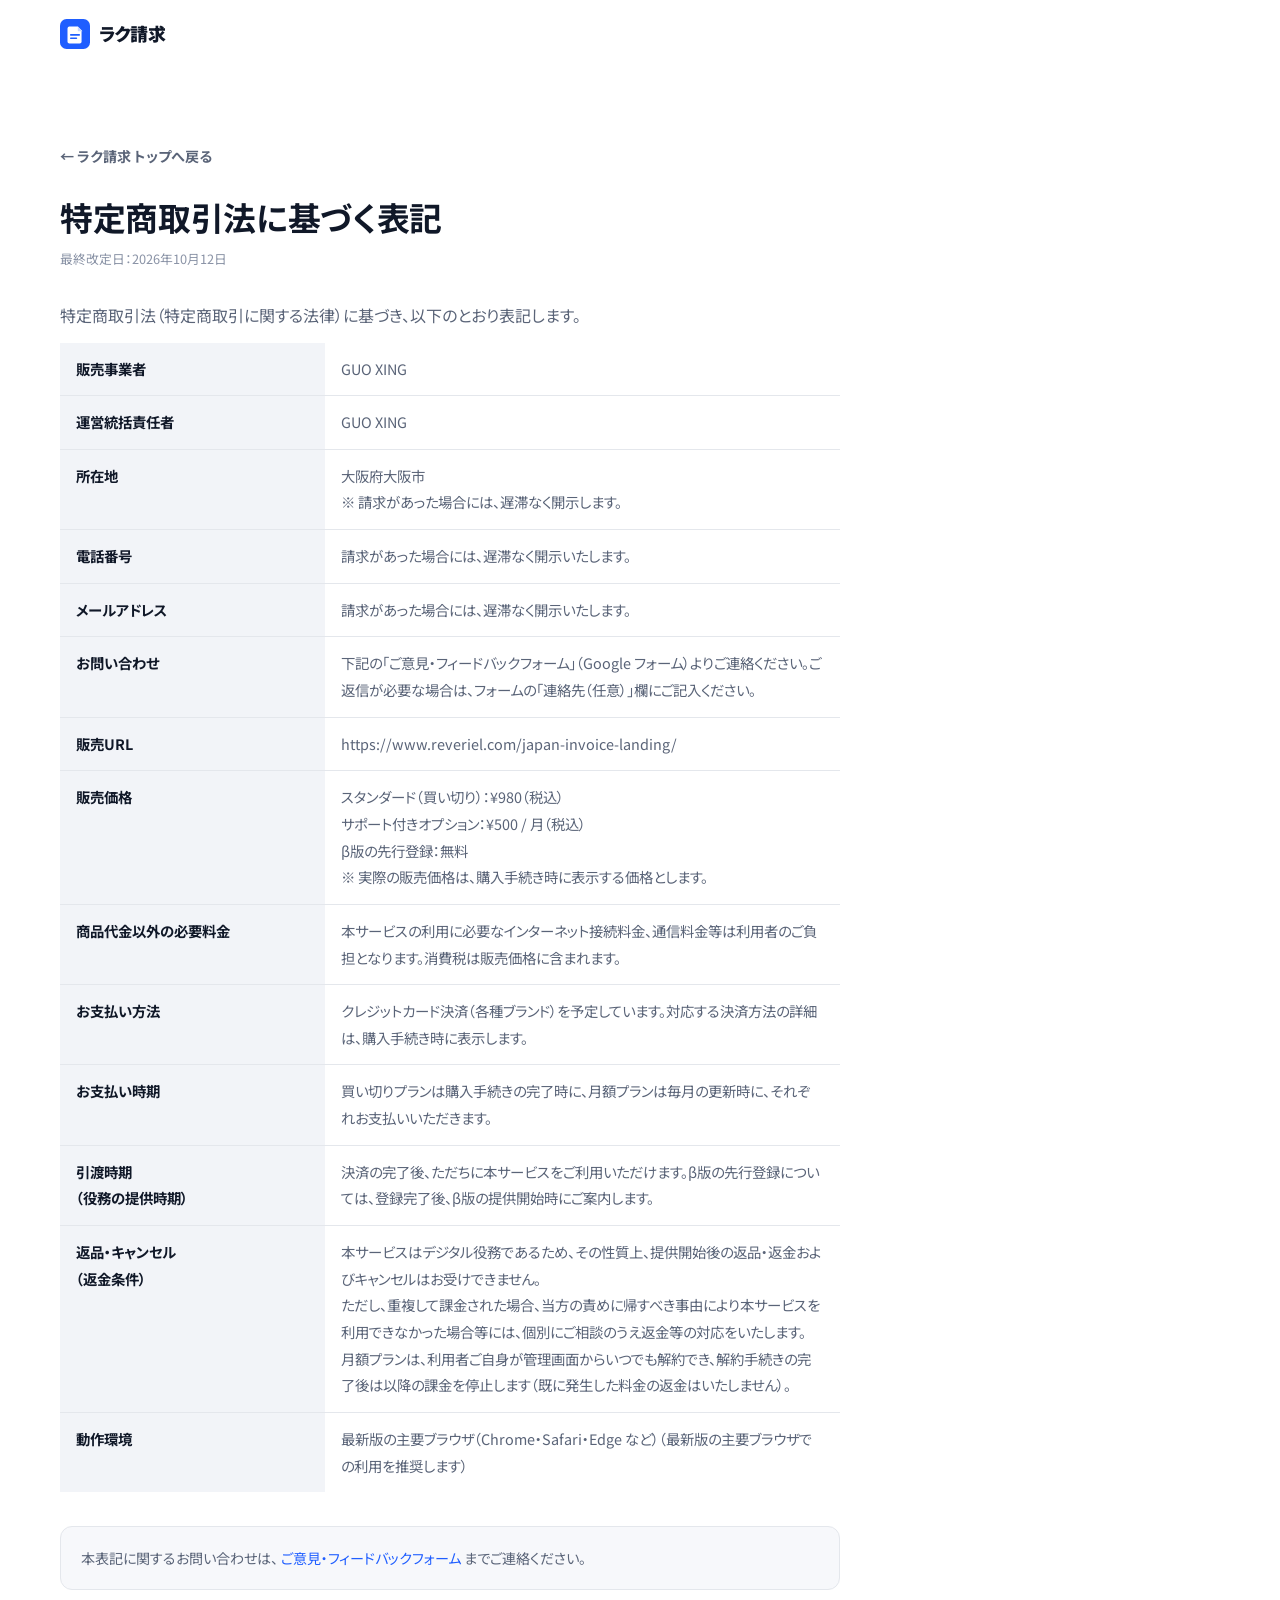
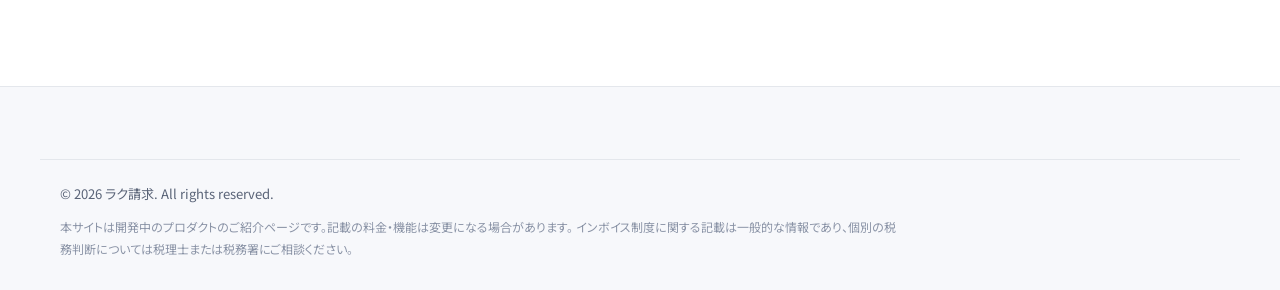
==== commit aaf0fa25: "PM迭代：补隐私政策/运营者信息/SEO教程页+联盟区块+跨站CTA按钮配色修复" ====
--- a/legal.html
+++ b/legal.html
@@ -6,6 +6,7 @@
 <title>特定商取引法に基づく表記｜ラク請求</title>
 <meta name="description" content="ラク請求の特定商取引法に基づく表記です。販売事業者、販売価格、お支払い方法、引渡時期、返品・キャンセル等について記載しています。">
 <meta name="robots" content="index, follow">
+<link rel="canonical" href="https://www.reveriel.com/japan-invoice-landing/legal.html">
 <meta name="theme-color" content="#1f5eff" media="(prefers-color-scheme: light)">
 <meta name="theme-color" content="#0b1020" media="(prefers-color-scheme: dark)">
 <link rel="icon" href="data:image/svg+xml,%3Csvg xmlns='http://www.w3.org/2000/svg' viewBox='0 0 64 64'%3E%3Crect width='64' height='64' rx='14' fill='%231f5eff'/%3E%3Cpath d='M20 16h18l8 8v24a4 4 0 0 1-4 4H20a4 4 0 0 1-4-4V20a4 4 0 0 1 4-4z' fill='%23fff'/%3E%3Cpath d='M23 34h18M23 41h12' stroke='%231f5eff' stroke-width='3.5' stroke-linecap='round'/%3E%3C/svg%3E">
@@ -37,7 +38,7 @@
 
       <article class="legal">
         <h1>特定商取引法に基づく表記</h1>
-        <p class="legal-meta">最終改定日：2026年10月11日</p>
+        <p class="legal-meta">最終改定日：2026年10月12日</p>
 
         <p>
           特定商取引法（特定商取引に関する法律）に基づき、以下のとおり表記します。
@@ -59,11 +60,15 @@
             </tr>
             <tr>
               <th scope="row">電話番号</th>
-              <td>ご請求があれば遅滞なく開示いたします<br>※ 請求があった場合には、遅滞なく開示します。お問い合わせは原則としてメールにてお願いします。</td>
+              <td>請求があった場合には、遅滞なく開示いたします。</td>
             </tr>
             <tr>
               <th scope="row">メールアドレス</th>
-              <td><a href="mailto:contact@reveriel.com">contact@reveriel.com</a></td>
+              <td>請求があった場合には、遅滞なく開示いたします。</td>
+            </tr>
+            <tr>
+              <th scope="row">お問い合わせ</th>
+              <td>下記の「ご意見・フィードバックフォーム」（Google フォーム）よりご連絡ください。ご返信が必要な場合は、フォームの「連絡先（任意）」欄にご記入ください。</td>
             </tr>
             <tr>
               <th scope="row">販売URL</th>
@@ -111,7 +116,9 @@
 
         <div class="legal-contact">
           <p>
-            本表記に関するお問い合わせは、<a href="mailto:contact@reveriel.com">contact@reveriel.com</a> までご連絡ください。
+            本表記に関するお問い合わせは、
+            <a href="https://docs.google.com/forms/d/e/1FAIpQLSfHGUfgAlViT3TFiVtJi_EpJ4ioUpd9oGyaJ7rehEV-gBH_PA/viewform?usp=pp_url&amp;entry.1745177199=%E3%83%A9%E3%82%AF%E8%AB%8B%E6%B1%82" target="_blank" rel="noopener">ご意見・フィードバックフォーム</a>
+            までご連絡ください。
           </p>
         </div>
       </article>
--- a/style.css
+++ b/style.css
@@ -1387,3 +1387,35 @@
   .faq-item { break-inside: avoid; }
   .faq-body { display: block !important; }
 }
+
+/* ===== フィードバックFAB（右下固定・常時表示） ===== */
+.feedback-fab {
+  position: fixed;
+  right: 18px;
+  bottom: 18px;
+  z-index: 10000;
+  display: inline-flex;
+  align-items: center;
+  gap: 8px;
+  padding: 13px 20px;
+  background: linear-gradient(135deg, #ff8a3d, #f4511e);
+  color: #fff !important;
+  border-radius: 999px;
+  box-shadow: 0 6px 20px rgba(244, 81, 30, 0.35);
+  font-size: 14px;
+  font-weight: 700;
+  line-height: 1;
+  text-decoration: none !important;
+  transition: transform 0.15s ease, box-shadow 0.15s ease;
+}
+.feedback-fab:hover {
+  transform: translateY(-3px);
+  box-shadow: 0 10px 28px rgba(244, 81, 30, 0.45);
+  color: #fff !important;
+}
+.feedback-fab:focus-visible { outline: 3px solid rgba(244, 81, 30, 0.5); outline-offset: 2px; }
+.feedback-fab svg { width: 18px; height: 18px; flex: none; }
+@media (max-width: 600px) {
+  .feedback-fab { right: 14px; bottom: 14px; padding: 11px 16px; font-size: 13px; }
+  .feedback-fab svg { width: 16px; height: 16px; }
+}
